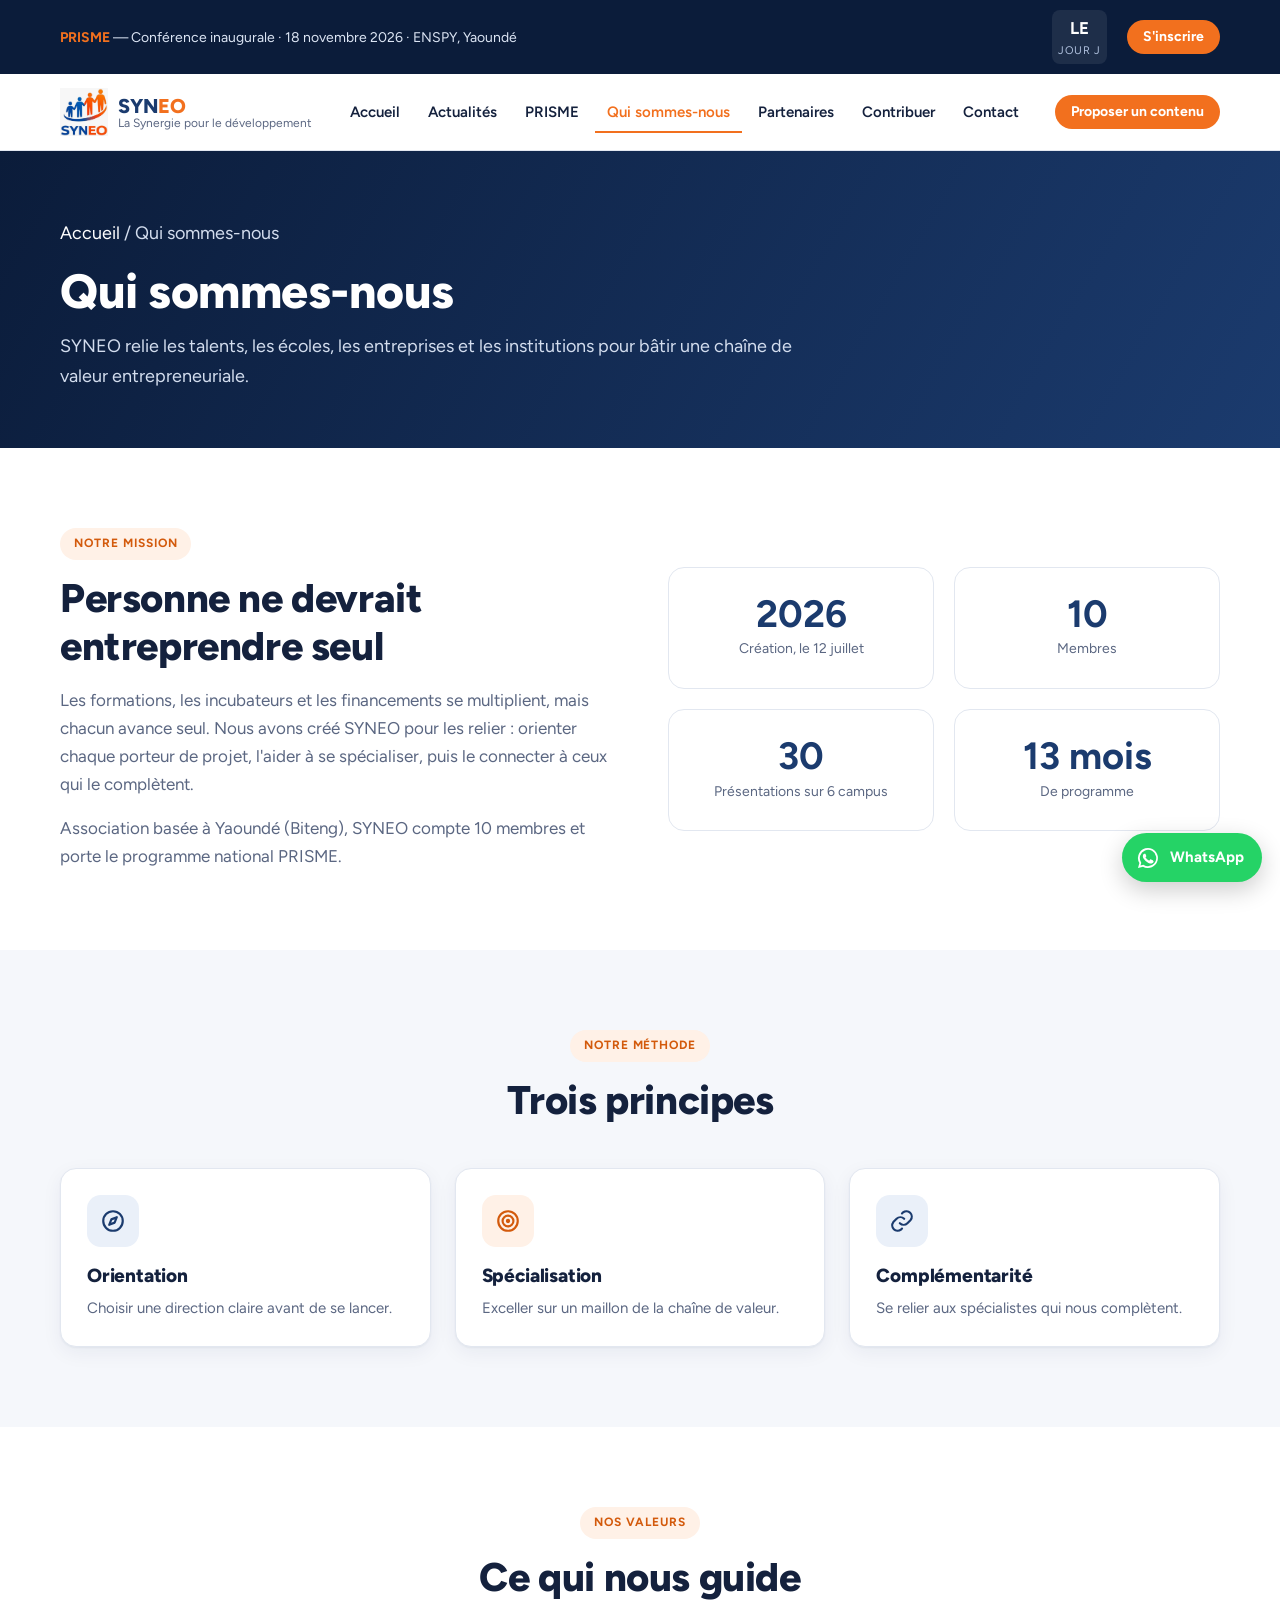
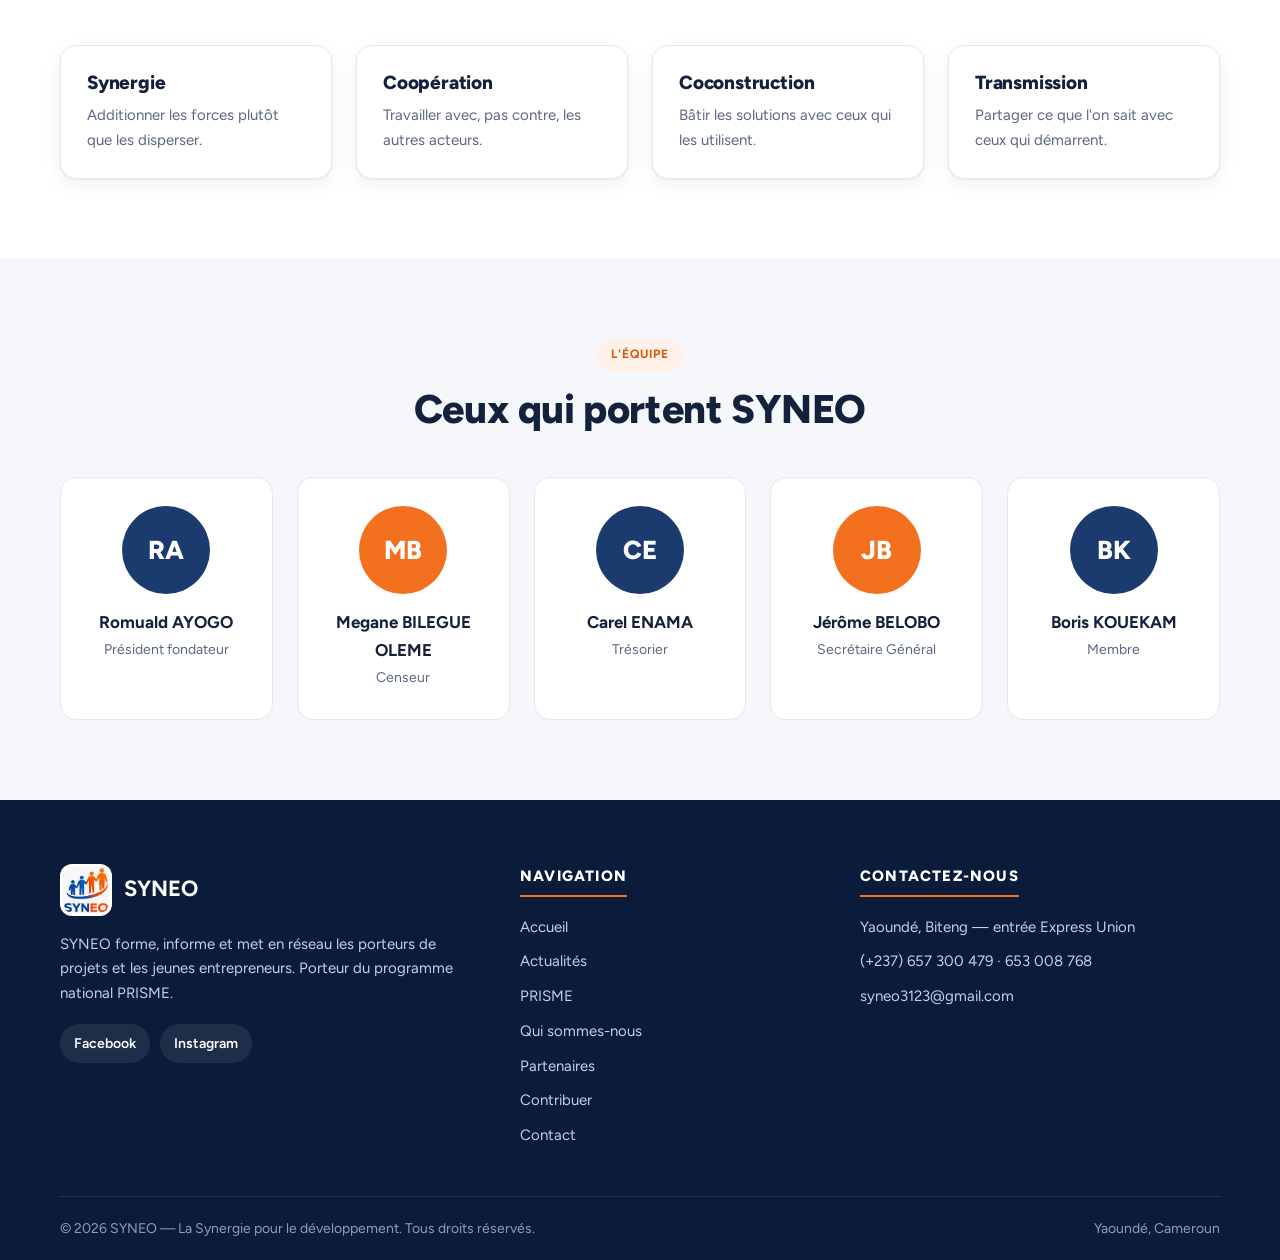
==== a-propos.html @ 27b2a3b0 "Site vitrine simple à l'image du site de l'IAC 7 pages HTML séparées, une seule police, sections et " ====
<!doctype html>
<html lang="fr">
<head>
<meta charset="utf-8">
<meta name="viewport" content="width=device-width, initial-scale=1, viewport-fit=cover">
<title>Qui sommes-nous — SYNEO</title>
<meta name="description" content="SYNEO, créée le 12 juillet 2026 à Yaoundé, relie les porteurs de projets, les écoles, les entreprises et les institutions.">
<meta name="theme-color" content="#1B3B6E">
<link rel="icon" type="image/svg+xml" href="assets/favicon.svg">
<meta property="og:type" content="website">
<meta property="og:title" content="Qui sommes-nous — SYNEO">
<meta property="og:description" content="SYNEO, créée le 12 juillet 2026 à Yaoundé, relie les porteurs de projets, les écoles, les entreprises et les institutions.">
<meta property="og:image" content="assets/film-poster.jpg">
<link rel="preconnect" href="https://fonts.googleapis.com">
<link rel="preconnect" href="https://fonts.gstatic.com" crossorigin>
<link rel="stylesheet" href="https://fonts.googleapis.com/css2?family=Figtree:wght@400;600;700;800&display=swap">
<link rel="stylesheet" href="assets/style.css">
</head>
<body>

<div class="topbar">
  <div class="wrap">
    <span class="ev"><b>PRISME</b> — Conférence inaugurale · 18 novembre 2026 · ENSPY, Yaoundé</span>
    <div class="cd" id="cd" aria-label="Temps restant avant la conférence"><span><b id="cd-j">–</b>Jours</span><span><b id="cd-h">–</b>Heures</span><span><b id="cd-m">–</b>Min</span></div>
    <a class="btn btn-o btn-sm" href="https://wa.me/237657300479?text=Bonjour%20SYNEO%2C%20je%20souhaite%20m%27inscrire%20%C3%A0%20la%20conf%C3%A9rence%20inaugurale%20PRISME%20du%2018%20novembre." target="_blank" rel="noopener">S'inscrire</a>
  </div>
</div>

<header class="header">
  <div class="wrap">
    <a class="logo" href="index.html" aria-label="SYNEO, accueil">
      <img src="assets/logo.jpg" alt="" width="48" height="48">
      <span><b>SYN<i>EO</i></b><small>La Synergie pour le développement</small></span>
    </a>
    <button class="burger" id="burger" type="button" aria-expanded="false" aria-controls="nav">Menu</button>
    <nav class="nav" id="nav" aria-label="Menu principal"><ul><li><a href="index.html">Accueil</a></li><li><a href="actualites.html">Actualités</a></li><li><a href="prisme.html">PRISME</a></li><li><a href="a-propos.html" aria-current="page">Qui sommes-nous</a></li><li><a href="partenaires.html">Partenaires</a></li><li><a href="contribuer.html">Contribuer</a></li><li><a href="contact.html">Contact</a></li></ul></nav>
    <a class="btn btn-o btn-sm cta" href="contribuer.html">Proposer un contenu</a>
  </div>
</header>

<main>
<section class="page-head">
  <div class="wrap">
    <p class="crumbs"><a href="index.html">Accueil</a> / Qui sommes-nous</p>
    <h1>Qui sommes-nous</h1>
    <p>SYNEO relie les talents, les écoles, les entreprises et les institutions pour bâtir une chaîne de valeur entrepreneuriale.</p>
  </div>
</section>
<section class="sec">
  <div class="wrap split">
    <div class="txt">
      <span class="badge">Notre mission</span>
      <h2 style="font-size:clamp(28px,3.6vw,40px)">Personne ne devrait entreprendre seul</h2>
      <p>Les formations, les incubateurs et les financements se multiplient, mais chacun avance seul. Nous avons créé SYNEO pour les relier : orienter chaque porteur de projet, l'aider à se spécialiser, puis le connecter à ceux qui le complètent.</p>
      <p>Association basée à Yaoundé (Biteng), SYNEO compte 10 membres et porte le programme national PRISME.</p>
    </div>
    <div class="figures" style="grid-template-columns:1fr 1fr">
      <div><b>2026</b><span>Création, le 12 juillet</span></div>
      <div><b>10</b><span>Membres</span></div>
      <div><b>30</b><span>Présentations sur 6 campus</span></div>
      <div><b>13 mois</b><span>De programme</span></div>
    </div>
  </div>
</section>
<section class="sec alt">
  <div class="wrap">
    <div class="head "><span class="badge">Notre méthode</span><h2>Trois principes</h2></div>
    <div class="grid g3"><div class="card"><div class="icon"><svg viewBox="0 0 24 24"><circle cx="12" cy="12" r="9"/><path d="m15.5 8.5-2 5-5 2 2-5z"/></svg></div><h3>Orientation</h3><p>Choisir une direction claire avant de se lancer.</p></div><div class="card"><div class="icon o"><svg viewBox="0 0 24 24"><circle cx="12" cy="12" r="9"/><circle cx="12" cy="12" r="5"/><circle cx="12" cy="12" r="1"/></svg></div><h3>Spécialisation</h3><p>Exceller sur un maillon de la chaîne de valeur.</p></div><div class="card"><div class="icon"><svg viewBox="0 0 24 24"><path d="M10 14a5 5 0 0 0 7 0l3-3a5 5 0 0 0-7-7l-1 1"/><path d="M14 10a5 5 0 0 0-7 0l-3 3a5 5 0 0 0 7 7l1-1"/></svg></div><h3>Complémentarité</h3><p>Se relier aux spécialistes qui nous complètent.</p></div></div>
  </div>
</section>
<section class="sec">
  <div class="wrap">
    <div class="head "><span class="badge">Nos valeurs</span><h2>Ce qui nous guide</h2></div>
    <div class="grid g4">
      <div class="card"><h3>Synergie</h3><p>Additionner les forces plutôt que les disperser.</p></div>
      <div class="card"><h3>Coopération</h3><p>Travailler avec, pas contre, les autres acteurs.</p></div>
      <div class="card"><h3>Coconstruction</h3><p>Bâtir les solutions avec ceux qui les utilisent.</p></div>
      <div class="card"><h3>Transmission</h3><p>Partager ce que l'on sait avec ceux qui démarrent.</p></div>
    </div>
  </div>
</section>
<section class="sec alt">
  <div class="wrap">
    <div class="head "><span class="badge">L'équipe</span><h2>Ceux qui portent SYNEO</h2></div>
    <div class="grid g5"><div class="member"><div class="av">RA</div><b>Romuald AYOGO</b><span>Président fondateur</span></div><div class="member"><div class="av">MB</div><b>Megane BILEGUE OLEME</b><span>Censeur</span></div><div class="member"><div class="av">CE</div><b>Carel ENAMA</b><span>Trésorier</span></div><div class="member"><div class="av">JB</div><b>Jérôme BELOBO</b><span>Secrétaire Général</span></div><div class="member"><div class="av">BK</div><b>Boris KOUEKAM</b><span>Membre</span></div></div>
  </div>
</section>
</main>

<footer class="footer">
  <div class="wrap">
    <div class="cols">
      <div>
        <div class="brand"><img src="assets/logo.jpg" alt="" width="52" height="52"><b>SYNEO</b></div>
        <p>SYNEO forme, informe et met en réseau les porteurs de projets et les jeunes entrepreneurs. Porteur du programme national PRISME.</p>
        <div class="social"><a href="https://www.facebook.com/share/1EkRE3H2WD/" target="_blank" rel="noopener">Facebook</a><a href="https://www.instagram.com/syneo3123" target="_blank" rel="noopener">Instagram</a></div>
      </div>
      <div>
        <h4>Navigation</h4>
        <ul><li><a href="index.html">Accueil</a></li><li><a href="actualites.html">Actualités</a></li><li><a href="prisme.html">PRISME</a></li><li><a href="a-propos.html">Qui sommes-nous</a></li><li><a href="partenaires.html">Partenaires</a></li><li><a href="contribuer.html">Contribuer</a></li><li><a href="contact.html">Contact</a></li></ul>
      </div>
      <div>
        <h4>Contactez-nous</h4>
        <ul>
          <li>Yaoundé, Biteng — entrée Express Union</li>
          <li><a href="tel:+237657300479">(+237) 657 300 479</a> · <a href="tel:+237653008768">653 008 768</a></li>
          <li><a href="mailto:syneo3123@gmail.com">syneo3123@gmail.com</a></li>
        </ul>
      </div>
    </div>
    <div class="bottom"><span>© 2026 SYNEO — La Synergie pour le développement. Tous droits réservés.</span><span>Yaoundé, Cameroun</span></div>
  </div>
</footer>

<a class="wa" href="https://wa.me/237657300479" target="_blank" rel="noopener" aria-label="Écrire à SYNEO sur WhatsApp"><svg viewBox="0 0 24 24" aria-hidden="true"><path d="M12 2a10 10 0 0 0-8.6 15.1L2 22l5-1.3A10 10 0 1 0 12 2zm0 18.2a8.2 8.2 0 0 1-4.2-1.2l-.3-.2-3 .8.8-2.9-.2-.3A8.2 8.2 0 1 1 12 20.2zm4.5-6.1c-.2-.1-1.5-.7-1.7-.8s-.4-.1-.6.1-.7.8-.8 1-.3.2-.5.1a6.7 6.7 0 0 1-3.3-2.9c-.3-.4.2-.4.7-1.3.1-.2 0-.3 0-.4l-.8-1.8c-.2-.5-.4-.4-.6-.4h-.5a1 1 0 0 0-.7.3 3 3 0 0 0-.9 2.2 5.1 5.1 0 0 0 1.1 2.7 11.7 11.7 0 0 0 4.5 4c1.7.7 2.3.8 3.2.6a2.7 2.7 0 0 0 1.8-1.2 2.2 2.2 0 0 0 .1-1.2c0-.1-.2-.2-.4-.3z"/></svg><span>WhatsApp</span></a>
<script src="assets/main.js" defer></script>
</body>
</html>
---- assets/style.css ----
/* SYNEO — site vitrine (version simple, sans animation)
   Une seule police, des cartes, des sections claires. */
:root{
  --navy:#1B3B6E; --navy-d:#102850; --navy-dd:#0B1C3A;
  --orange:#F2701E; --orange-d:#D35A0C; --orange-l:#FFF1E7;
  --blue-l:#EAF0F9; --bg:#F5F7FB; --white:#FFFFFF;
  --ink:#14213D; --muted:#5B6782; --line:#E2E7F0;
  --f1:#F2701E; --f2:#E2A21B; --f3:#2E9C8A; --f4:#3D78C9; --f5:#7B5BC2;
  --font:"Figtree",system-ui,-apple-system,"Segoe UI",Roboto,sans-serif;
  --r:16px; --max:1200px;
  --shadow:0 1px 2px rgba(16,40,80,.05),0 6px 20px rgba(16,40,80,.06);
}
*,*::before,*::after{box-sizing:border-box;animation:none!important;transition:none!important}
html{scroll-behavior:auto}
[hidden]{display:none!important}
body{margin:0;background:var(--white);color:var(--ink);font:400 16px/1.65 var(--font);-webkit-text-size-adjust:100%}
img{max-width:100%;height:auto;display:block}
a{color:var(--navy)}
h1,h2,h3,h4{margin:0;line-height:1.2;font-weight:800;letter-spacing:-.01em;text-wrap:balance}
p{margin:0}
ul{margin:0}
.wrap{max-width:var(--max);margin:0 auto;padding-inline:max(20px,env(safe-area-inset-left,0px))}
:focus-visible{outline:3px solid var(--orange);outline-offset:2px;border-radius:4px}

/* ---------- Boutons ---------- */
.btn{display:inline-flex;align-items:center;justify-content:center;gap:8px;border:0;cursor:pointer;font:700 15px/1 var(--font);padding:14px 22px;border-radius:999px;text-decoration:none;text-align:center}
.btn-o{background:var(--orange);color:#fff}.btn-o:hover{background:var(--orange-d)}
.btn-n{background:var(--navy);color:#fff}.btn-n:hover{background:var(--navy-d)}
.btn-w{background:#fff;color:var(--navy)}.btn-w:hover{background:var(--blue-l)}
.btn-line{background:transparent;color:#fff;box-shadow:inset 0 0 0 2px rgba(255,255,255,.55)}.btn-line:hover{background:rgba(255,255,255,.1)}
.btn-ghost{background:transparent;color:var(--navy);box-shadow:inset 0 0 0 2px var(--line)}.btn-ghost:hover{box-shadow:inset 0 0 0 2px var(--navy)}
.btn-sm{padding:10px 16px;font-size:14px}

/* ---------- Barre événement ---------- */
.topbar{background:var(--navy-dd);color:#DCE5F4;font-size:14px}
.topbar .wrap{display:flex;align-items:center;gap:12px 20px;flex-wrap:wrap;padding-block:10px}
.topbar .ev b{color:var(--orange)}
.topbar .cd{display:flex;gap:6px;margin-left:auto}
.topbar .cd span{min-width:52px;text-align:center;background:rgba(255,255,255,.08);border-radius:8px;padding:4px 6px;font-size:11px;text-transform:uppercase;letter-spacing:.06em;color:#AFC0DD}
.topbar .cd b{display:block;font-size:17px;color:#fff;letter-spacing:0}
@media (max-width:700px){.topbar .cd{margin-left:0}.topbar .btn{display:none}}

/* ---------- En-tête ---------- */
.header{position:sticky;top:0;z-index:50;background:#fff;border-bottom:1px solid var(--line)}
.header .wrap{display:flex;align-items:center;gap:24px;min-height:76px}
.logo{display:flex;align-items:center;gap:10px;text-decoration:none;color:var(--ink);flex:none}
.logo img{width:48px;height:48px;object-fit:contain}
.logo span{display:grid;line-height:1.1}
.logo b{font-size:20px;font-weight:800;color:var(--navy)}
.logo b i{font-style:normal;color:var(--orange)}
.logo small{font-size:12px;color:var(--muted)}
.nav{margin-left:auto}
.nav ul{list-style:none;padding:0;display:flex;gap:4px}
.nav a{display:block;padding:8px 12px;border-radius:8px;color:var(--ink);text-decoration:none;font-weight:600;font-size:15px}
.nav a:hover{color:var(--orange)}
.nav a[aria-current="page"]{color:var(--orange);box-shadow:inset 0 -2px 0 var(--orange);border-radius:0}
.burger{display:none;margin-left:auto;border:0;background:var(--navy);color:#fff;border-radius:10px;padding:10px 14px;font:700 14px var(--font);cursor:pointer}
@media (max-width:1100px){.header .cta{display:none}}
@media (max-width:900px){
  .burger{display:block}
  .nav{display:none;position:absolute;left:0;right:0;top:100%;background:#fff;border-bottom:1px solid var(--line);box-shadow:0 12px 24px rgba(16,40,80,.08);padding:8px 20px 16px}
  .nav.open{display:block}
  .nav ul{flex-direction:column;gap:0}
  .nav a{padding:14px 4px;border-bottom:1px solid var(--line);border-radius:0;font-size:16px}
  .nav a[aria-current="page"]{box-shadow:none}
  .logo small{display:none}
}

/* ---------- Héros (accueil) ---------- */
.hero{background:linear-gradient(120deg,var(--navy-dd) 0%,var(--navy) 60%,#24508F 100%);color:#fff;padding-block:80px 72px}
.hero .wrap{display:grid;grid-template-columns:1.25fr 1fr;gap:48px;align-items:center}
.hero h1{font-size:clamp(34px,5vw,58px);line-height:1.08}
.hero h1 span{color:var(--orange)}
.hero p.lead{color:#D3DDEE;font-size:18px;margin-top:20px;max-width:56ch}
.hero .actions{display:flex;gap:12px;flex-wrap:wrap;margin-top:30px}
.hero-stats{display:grid;grid-template-columns:repeat(4,1fr);gap:16px;margin-top:44px;padding-top:28px;border-top:1px solid rgba(255,255,255,.18)}
.hero-stats b{display:block;font-size:30px;color:var(--orange);line-height:1.1}
.hero-stats span{font-size:13px;color:#C3D0E6;text-transform:uppercase;letter-spacing:.04em}
.event{background:#fff;color:var(--ink);border-radius:20px;padding:28px;box-shadow:0 20px 50px rgba(0,0,0,.25)}
.event .tag{display:inline-block;background:var(--orange-l);color:var(--orange-d);font-weight:700;font-size:12px;letter-spacing:.06em;text-transform:uppercase;padding:6px 12px;border-radius:999px}
.event .date{display:flex;align-items:baseline;gap:10px;margin:18px 0 6px}
.event .date b{font-size:64px;line-height:1;color:var(--navy)}
.event .date span{font-weight:700;color:var(--muted)}
.event h2{font-size:22px}
.event ul{list-style:none;padding:0;margin:16px 0 22px;display:grid;gap:8px;color:var(--muted);font-size:15px}
.event li b{color:var(--ink)}
.event .btn{width:100%}
@media (max-width:960px){.hero .wrap{grid-template-columns:1fr}.hero{padding-block:56px}}
@media (max-width:560px){.hero-stats{grid-template-columns:1fr 1fr}}

/* ---------- En-tête des pages intérieures ---------- */
.page-head{background:linear-gradient(120deg,var(--navy-dd),var(--navy));color:#fff;padding-block:56px}
.page-head h1{font-size:clamp(30px,4.4vw,48px)}
.page-head p{color:#D3DDEE;font-size:18px;margin-top:12px;max-width:62ch}
.crumbs{font-size:14px;color:#AFC0DD;margin-bottom:14px}
.crumbs a{color:#fff;text-decoration:none}
.crumbs a:hover{text-decoration:underline}

/* ---------- Sections ---------- */
.sec{padding-block:80px}
.sec.alt{background:var(--bg)}
.sec.navy{background:var(--navy);color:#fff}
@media (max-width:700px){.sec{padding-block:56px}}
.head{text-align:center;max-width:760px;margin:0 auto 44px}
.head.left{text-align:left;margin-inline:0}
.badge{display:inline-block;background:var(--orange-l);color:var(--orange-d);font-weight:700;font-size:12px;letter-spacing:.08em;text-transform:uppercase;padding:6px 14px;border-radius:999px;margin-bottom:14px}
.navy .badge{background:rgba(255,255,255,.12);color:#FFB27D}
.head h2{font-size:clamp(28px,3.6vw,40px)}
.head h2 span{color:var(--orange)}
.head p{color:var(--muted);font-size:17px;margin-top:12px}
.navy .head p{color:#C9D5EA}
.more{text-align:center;margin-top:36px}

/* ---------- Grilles et cartes ---------- */
.grid{display:grid;gap:24px}
.g2{grid-template-columns:repeat(2,1fr)}
.g3{grid-template-columns:repeat(3,1fr)}
.g4{grid-template-columns:repeat(4,1fr)}
@media (max-width:980px){.g3,.g4{grid-template-columns:repeat(2,1fr)}}
@media (max-width:640px){.g2,.g3,.g4{grid-template-columns:1fr}}
.card{background:#fff;border:1px solid var(--line);border-radius:var(--r);padding:26px;box-shadow:var(--shadow)}
.card h3{font-size:19px;margin-bottom:8px}
.card p{color:var(--muted);font-size:15px}
.icon{width:52px;height:52px;border-radius:14px;display:grid;place-items:center;background:var(--blue-l);color:var(--navy);margin-bottom:18px}
.icon svg{width:26px;height:26px;fill:none;stroke:currentColor;stroke-width:2;stroke-linecap:round;stroke-linejoin:round}
.icon.o{background:var(--orange-l);color:var(--orange-d)}

/* À propos (accueil) */
.split{display:grid;grid-template-columns:1fr 1fr;gap:56px;align-items:center}
.split .txt p{color:var(--muted);font-size:17px;margin-top:16px}
.checks{list-style:none;padding:0;margin-top:22px;display:grid;gap:12px}
.checks li{display:grid;grid-template-columns:28px 1fr;gap:12px;align-items:start}
.checks li::before{content:"✓";width:28px;height:28px;border-radius:50%;background:var(--orange);color:#fff;display:grid;place-items:center;font-weight:800;font-size:14px}
.checks b{display:block}
.checks span{color:var(--muted);font-size:15px}
.figure{border-radius:20px;overflow:hidden;box-shadow:var(--shadow)}
.figure video{display:block;width:100%;aspect-ratio:16/9;background:#0B1222}
.figure figcaption{background:#fff;padding:14px 18px;font-size:14px;color:var(--muted);border:1px solid var(--line);border-top:0;border-radius:0 0 20px 20px}
@media (max-width:900px){.split{grid-template-columns:1fr;gap:32px}}

/* Étapes PRISME */
.steps{display:grid;grid-template-columns:repeat(4,1fr);gap:20px}
.step{background:#fff;border:1px solid var(--line);border-radius:var(--r);padding:22px;position:relative}
.step .n{width:40px;height:40px;border-radius:50%;background:var(--navy);color:#fff;display:grid;place-items:center;font-weight:800;margin-bottom:14px}
.step.now{border:2px solid var(--orange)}
.step.now .n{background:var(--orange)}
.step .when{font-size:12px;font-weight:700;letter-spacing:.05em;text-transform:uppercase;color:var(--orange-d)}
.step h3{font-size:17px;margin:4px 0 6px}
.step p{font-size:14px;color:var(--muted)}
.navy .step{background:rgba(255,255,255,.06);border-color:rgba(255,255,255,.16)}
.navy .step h3{color:#fff}.navy .step p{color:#C9D5EA}.navy .step .when{color:#FFB27D}
.navy .step .n{background:#fff;color:var(--navy)}.navy .step.now{border-color:var(--orange)}.navy .step.now .n{background:var(--orange);color:#fff}
@media (max-width:980px){.steps{grid-template-columns:repeat(2,1fr)}}
@media (max-width:520px){.steps{grid-template-columns:1fr}}

/* Chiffres */
.figures{display:grid;grid-template-columns:repeat(4,1fr);gap:20px;text-align:center}
.figures div{background:#fff;border:1px solid var(--line);border-radius:var(--r);padding:26px 16px}
.figures b{display:block;font-size:38px;line-height:1.1;color:var(--navy)}
.figures span{color:var(--muted);font-size:14px}
@media (max-width:760px){.figures{grid-template-columns:1fr 1fr}}

/* Articles */
.post{display:flex;flex-direction:column;background:#fff;border:1px solid var(--line);border-radius:var(--r);overflow:hidden;box-shadow:var(--shadow);text-decoration:none;color:inherit}
.post:hover h3{color:var(--orange-d)}
.post .top{height:8px;background:var(--c,var(--navy))}
.post .body{padding:22px;display:flex;flex-direction:column;gap:10px;flex:1}
.cat{align-self:flex-start;font-size:12px;font-weight:700;letter-spacing:.06em;text-transform:uppercase;padding:5px 10px;border-radius:999px;background:var(--cl,var(--blue-l));color:var(--c,var(--navy))}
.post h3{font-size:18px}
.post p{color:var(--muted);font-size:15px}
.post .meta{margin-top:auto;padding-top:12px;border-top:1px solid var(--line);font-size:13px;color:var(--muted);display:flex;align-items:center;gap:8px}
.post .meta svg{width:22px;height:22px;flex:none}
.c-ent{--c:#C9500A;--cl:#FDEBDD}.c-inn{--c:#2D62AE;--cl:#E4EDFA}.c-opp{--c:#A06C06;--cl:#FBF0D6}.c-bat{--c:#237A6C;--cl:#DDF3EE}
.filters{display:flex;flex-wrap:wrap;justify-content:center;gap:8px;margin-bottom:32px}
.filters button{border:1px solid var(--line);background:#fff;border-radius:999px;padding:9px 16px;font:600 14px var(--font);color:var(--ink);cursor:pointer}
.filters button[aria-pressed="true"]{background:var(--navy);border-color:var(--navy);color:#fff}

/* Partenaires */
.partner{background:#fff;border:1px solid var(--line);border-top:4px solid var(--c,var(--navy));border-radius:var(--r);padding:20px;display:grid;gap:8px;align-content:start}
@media (max-width:640px){.grid.g4:has(.partner){grid-template-columns:1fr 1fr;gap:12px}.partner{padding:14px}.partner b{font-size:15px!important}.partner span:not(.cat){font-size:13px}}
.partner b{font-size:17px;color:var(--navy)}
.partner span{font-size:14px;color:var(--muted)}
.p-inst{--c:#1B3B6E;--cl:#E4EBF6}.p-tech{--c:#2E9C8A;--cl:#DDF3EE}.p-prod{--c:#F2701E;--cl:#FDEBDD}
.partner .cat{background:var(--cl);color:var(--c);justify-self:start}

/* Paliers de sponsoring */
.tier{background:#fff;border:1px solid var(--line);border-radius:var(--r);padding:26px;display:flex;flex-direction:column;gap:12px}
.tier h3{font-size:15px;text-transform:uppercase;letter-spacing:.06em;color:var(--muted)}
.tier .amt{font-size:40px;font-weight:800;color:var(--navy);line-height:1}
.tier .amt small{font-size:14px;font-weight:600;color:var(--muted);margin-left:4px}
.tier ul{padding-left:20px;color:var(--muted);font-size:15px;display:grid;gap:6px}
.tier.top{background:var(--navy);border-color:var(--navy);color:#fff}
.tier.top h3{color:#FFB27D}.tier.top .amt{color:#fff}.tier.top .amt small,.tier.top ul{color:#C9D5EA}
.tier .ribbon{align-self:flex-start;background:var(--orange);color:#fff;font-size:12px;font-weight:700;padding:4px 10px;border-radius:999px}

/* Équipe */
.member{text-align:center;background:#fff;border:1px solid var(--line);border-radius:var(--r);padding:28px 16px}
.member .av{width:88px;height:88px;margin:0 auto 14px;border-radius:50%;display:grid;place-items:center;font-size:26px;font-weight:800;color:#fff;background:var(--navy)}
.member:nth-child(even) .av{background:var(--orange)}
.member b{display:block;font-size:17px}
.member span{font-size:14px;color:var(--muted)}
.g5{grid-template-columns:repeat(5,1fr)}
@media (max-width:980px){.g5{grid-template-columns:repeat(3,1fr)}}
@media (max-width:560px){.g5{grid-template-columns:1fr 1fr}}

/* Citation */
.quote{max-width:820px;margin:0 auto;text-align:center}
.quote p{font-size:clamp(22px,2.8vw,30px);font-weight:700;line-height:1.35}
.quote p span{color:var(--orange)}
.quote cite{display:block;margin-top:16px;font-style:normal;color:var(--muted)}
.navy .quote cite{color:#C9D5EA}

/* Conférences (onglets) */
.fils{display:flex;flex-wrap:wrap;justify-content:center;gap:8px;margin-bottom:24px}
.fil{display:inline-flex;align-items:center;gap:8px;font-weight:600;font-size:14px;padding:7px 14px;border-radius:999px;background:#fff;border:1px solid var(--line)}
.fil i,.talk .f i{width:10px;height:10px;border-radius:50%;flex:none}
.tabs{display:flex;gap:8px;overflow-x:auto;padding-bottom:6px}
.tab{flex:none;text-align:left;cursor:pointer;background:#fff;color:var(--ink);border:1px solid var(--line);border-radius:12px;padding:10px 16px;font:700 14px var(--font)}
.tab small{display:block;font-weight:600;font-size:12px;color:var(--muted)}
.tab[aria-selected="true"]{background:var(--navy);border-color:var(--navy);color:#fff}
.tab[aria-selected="true"] small{color:#FFB27D}
.panel{margin-top:16px;background:#fff;border:1px solid var(--line);border-radius:var(--r);padding:28px}
.panel .k{font-size:13px;font-weight:700;letter-spacing:.06em;text-transform:uppercase;color:var(--orange-d)}
.panel h3{font-size:clamp(20px,2.4vw,24px);margin:6px 0 8px}
.panel .goal{color:var(--muted)}
.panel .campus{display:inline-block;margin-top:12px;font-weight:600;font-size:14px;background:var(--orange-l);color:var(--orange-d);padding:6px 12px;border-radius:8px}
.talk{display:grid;grid-template-columns:200px 1fr 1fr;gap:16px;padding:14px 0;border-top:1px solid var(--line);font-size:15px}
.talks{margin-top:20px}
.talk .f{display:flex;gap:8px;align-items:center;font-weight:700;font-size:14px}
.talk .t{font-weight:600}
.talk .o{color:var(--muted);font-size:14px}
.talk .o b{color:var(--orange-d);font-size:12px;text-transform:uppercase;letter-spacing:.05em}
@media (max-width:820px){.talk{grid-template-columns:1fr;gap:4px}}

/* Bandeau d'appel */
.cta-band{background:var(--orange);color:#fff;border-radius:24px;padding:44px;display:grid;grid-template-columns:1fr auto;gap:24px;align-items:center}
.cta-band h2{font-size:clamp(24px,3vw,34px)}
.cta-band p{color:#FFE8D8;margin-top:8px;font-size:17px}
.cta-band .actions{display:flex;gap:12px;flex-wrap:wrap}
@media (max-width:820px){.cta-band{grid-template-columns:1fr;padding:32px 24px}}

/* Formulaires */
.form{background:#fff;border:1px solid var(--line);border-radius:var(--r);padding:28px;display:grid;gap:16px;box-shadow:var(--shadow)}
.row2{display:grid;grid-template-columns:1fr 1fr;gap:16px}
label{display:grid;gap:6px;font-weight:600;font-size:14px}
input,select,textarea{font:400 16px var(--font);color:var(--ink);background:var(--bg);border:1.5px solid var(--line);border-radius:10px;padding:12px 14px;width:100%}
input:focus,select:focus,textarea:focus{outline:none;border-color:var(--orange);background:#fff}
textarea{min-height:130px;resize:vertical}
.err{font-size:14px;color:#B4410A}
.ok{background:var(--blue-l);border-radius:12px;padding:18px;display:grid;gap:10px}
.ok b{font-size:17px}
.ok .acts{display:flex;gap:8px;flex-wrap:wrap}
@media (max-width:560px){.row2{grid-template-columns:1fr}}
.numbered{list-style:none;padding:0;display:grid;gap:14px;margin-top:24px}
.numbered li{display:grid;grid-template-columns:40px 1fr;gap:14px;align-items:center}
.numbered li b.n{width:40px;height:40px;border-radius:50%;background:var(--orange);color:#fff;display:grid;place-items:center}
.numbered li span{color:var(--muted)}
.numbered li strong{color:var(--ink)}

/* Contact */
.info{display:grid;gap:16px}
.info .card{display:grid;grid-template-columns:52px 1fr;gap:16px;align-items:start;padding:20px}
.info .icon{margin:0}
.info h3{font-size:16px;margin-bottom:2px}
.info p{color:var(--ink);font-size:15px;overflow-wrap:anywhere}
.copy{margin-top:4px;font:700 13px var(--font);background:none;border:0;color:var(--orange-d);cursor:pointer;padding:0;text-decoration:underline}

/* ---------- Pied de page ---------- */
.footer{background:var(--navy-dd);color:#C3D0E6;font-size:15px;padding-top:64px}
.footer .cols{display:grid;grid-template-columns:1.4fr 1fr 1.2fr;gap:40px}
.footer h4{color:#fff;font-size:15px;text-transform:uppercase;letter-spacing:.08em;margin-bottom:18px;padding-bottom:10px;border-bottom:2px solid var(--orange);display:inline-block}
.footer .brand{display:flex;align-items:center;gap:12px;margin-bottom:16px}
.footer .brand img{width:52px;height:52px;border-radius:12px;background:#fff;object-fit:contain;padding:3px}
.footer .brand b{font-size:22px;color:#fff}
.footer ul{list-style:none;padding:0;display:grid;gap:10px}
.footer a{color:#C3D0E6;text-decoration:none}
.footer a:hover{color:#fff}
.footer .social{display:flex;gap:10px;margin-top:18px}
.footer .social a{background:rgba(255,255,255,.08);border-radius:999px;padding:8px 14px;font-weight:600;font-size:14px;color:#fff}
.footer .bottom{margin-top:48px;border-top:1px solid rgba(255,255,255,.1);padding-block:20px;display:flex;flex-wrap:wrap;gap:8px 24px;justify-content:space-between;font-size:14px;color:#8E9DBA}
@media (max-width:860px){.footer .cols{grid-template-columns:1fr;gap:32px}.footer .bottom{padding-bottom:96px}}

/* Bouton WhatsApp fixe */
.wa{position:fixed;right:calc(18px + env(safe-area-inset-right,0px));bottom:calc(18px + env(safe-area-inset-bottom,0px));z-index:60;display:flex;align-items:center;gap:10px;background:#25D366;color:#fff;text-decoration:none;font-weight:700;font-size:15px;padding:12px 18px 12px 14px;border-radius:999px;box-shadow:0 8px 24px rgba(0,0,0,.2)}
.wa svg{width:24px;height:24px;fill:#fff}
@media (max-width:560px){.wa span{display:none}.wa{padding:14px}}
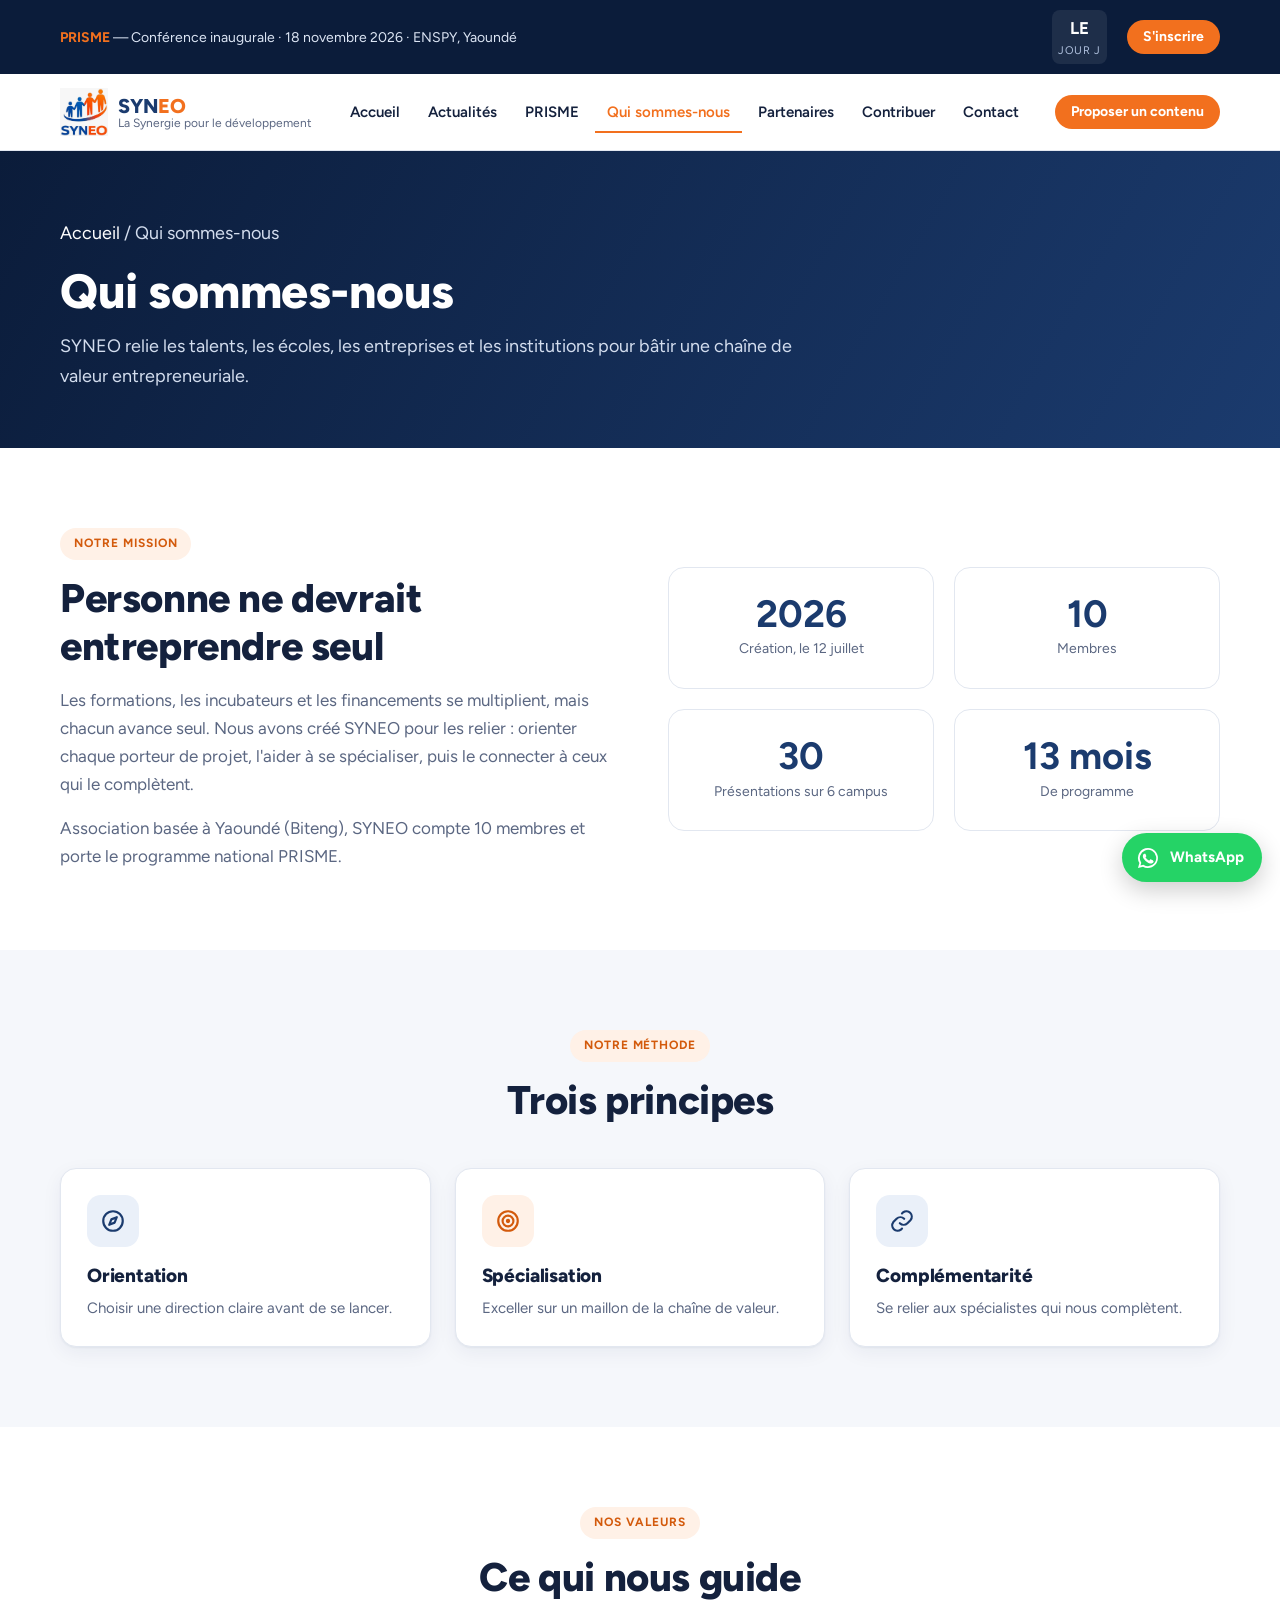
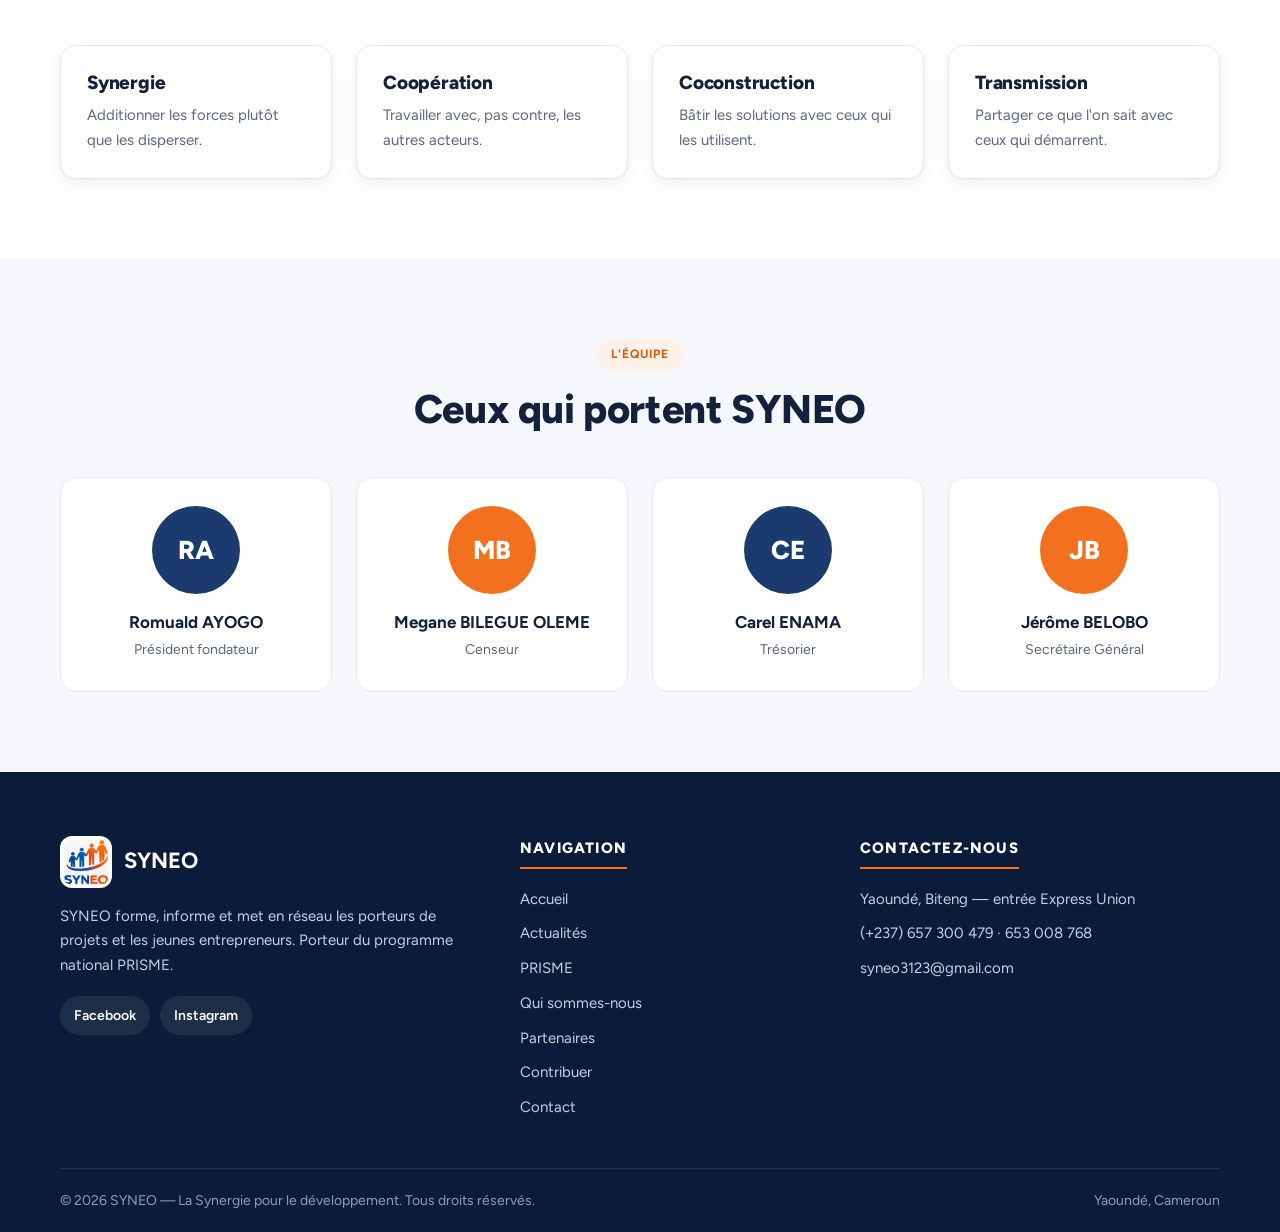
==== commit 87d18ecc: "Équipe : retire Boris KOUEKAM à sa demande Co-Authored-By: Claude Opus 5.5 <noreply@anthropic.com> C" ====
--- a/a-propos.html
+++ b/a-propos.html
@@ -82,7 +82,7 @@
 <section class="sec alt">
   <div class="wrap">
     <div class="head "><span class="badge">L'équipe</span><h2>Ceux qui portent SYNEO</h2></div>
-    <div class="grid g5"><div class="member"><div class="av">RA</div><b>Romuald AYOGO</b><span>Président fondateur</span></div><div class="member"><div class="av">MB</div><b>Megane BILEGUE OLEME</b><span>Censeur</span></div><div class="member"><div class="av">CE</div><b>Carel ENAMA</b><span>Trésorier</span></div><div class="member"><div class="av">JB</div><b>Jérôme BELOBO</b><span>Secrétaire Général</span></div><div class="member"><div class="av">BK</div><b>Boris KOUEKAM</b><span>Membre</span></div></div>
+    <div class="grid g4"><div class="member"><div class="av">RA</div><b>Romuald AYOGO</b><span>Président fondateur</span></div><div class="member"><div class="av">MB</div><b>Megane BILEGUE OLEME</b><span>Censeur</span></div><div class="member"><div class="av">CE</div><b>Carel ENAMA</b><span>Trésorier</span></div><div class="member"><div class="av">JB</div><b>Jérôme BELOBO</b><span>Secrétaire Général</span></div></div>
   </div>
 </section>
 </main>
